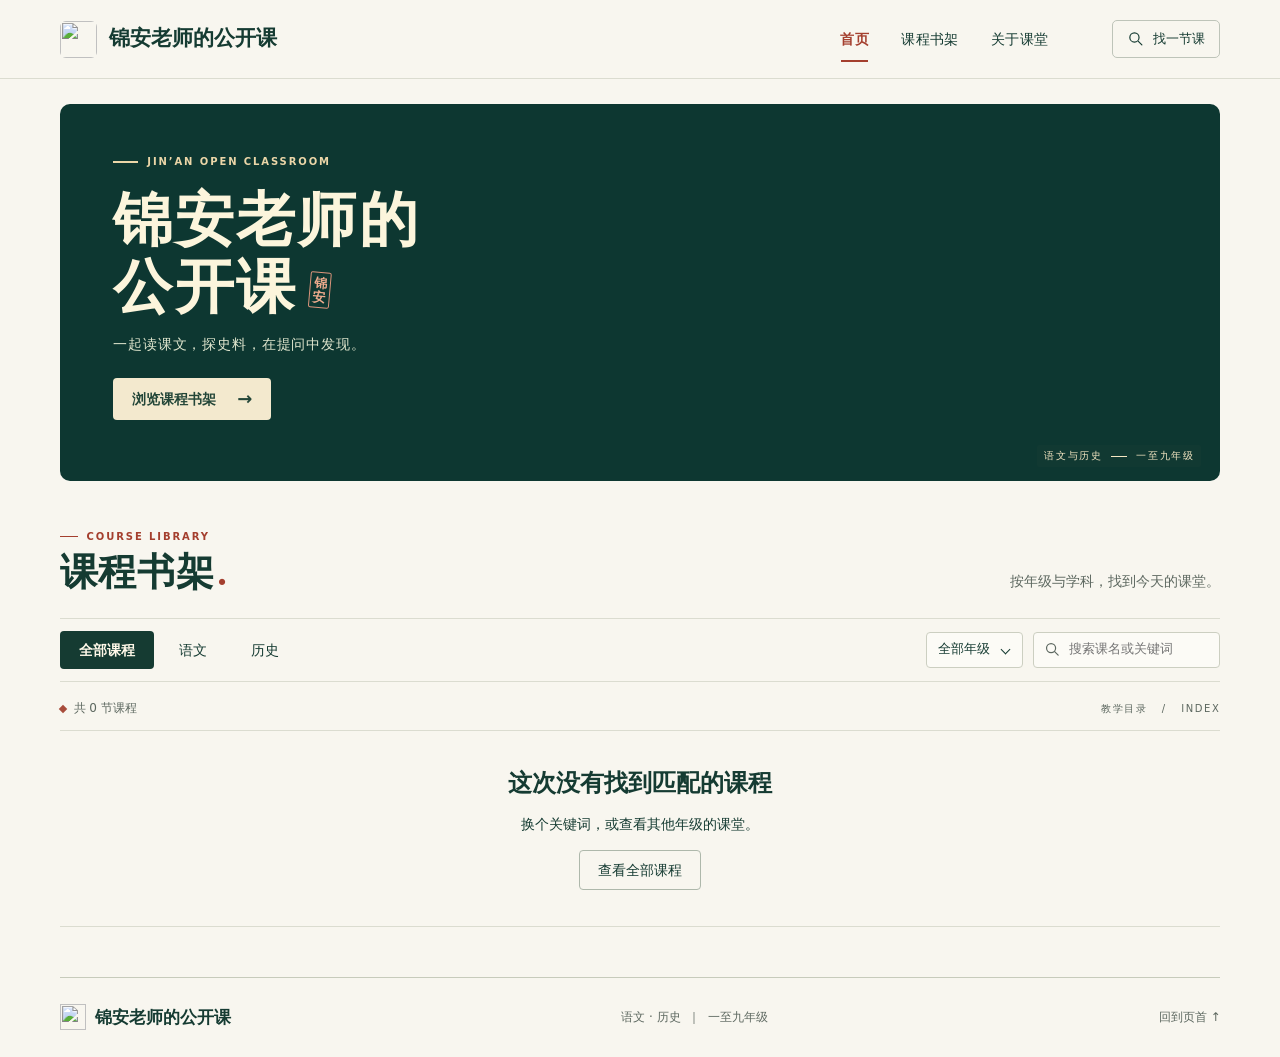
==== index.html @ 8565f259 "发布锦安老师的公开课" ====
<!doctype html>
<html lang="zh-CN">
<head>
<meta charset="utf-8"><meta name="viewport" content="width=device-width, initial-scale=1">
<title>锦安老师的公开课 · 语文与历史互动课堂</title>
<meta name="description" content="一至九年级的语文与历史互动课堂，按年级找课，一起读课文、探史料、做练习。">
<link rel="icon" href="./assets/favicon.svg"><link rel="stylesheet" href="./style.css">
<script>window.lessons=[];</script>
<script defer src="./lessons/grade7.js"></script><script defer src="./lessons/grade8.js"></script><script defer src="./lessons/grade9.js"></script><script defer src="./lessons/primary-chinese.js"></script><script defer src="./lessons/primary-history.js"></script><script defer src="./lessons/junior-history.js"></script><script defer src="./app.js"></script>
</head>
<body>
<a class="skip" href="#library">跳至课程书架</a>
<header class="masthead"><div class="wrap top">
<a class="brand" href="./index.html"><img src="./assets/favicon.svg" width="37" height="37" alt=""><span>锦安老师的公开课</span></a>
<nav aria-label="主导航"><a class="nav-home" href="./index.html">首页</a><a href="#library">课程书架</a><button id="about-button" type="button">关于课堂</button></nav>
<button class="find-course" type="button" id="find"><svg viewBox="0 0 24 24" aria-hidden="true"><circle cx="10.5" cy="10.5" r="6.5"/><path d="m16 16 5 5"/></svg><span>找一节课</span></button>
</div></header>
<main class="wrap">
<section class="hero" aria-labelledby="hero-title">
<div class="hero-art" role="img" aria-label="展开的书页上，青山、小亭与一轮朱红的太阳组成一幅山水木刻。"></div>
<div class="hero-copy"><div class="eyebrow hero-kicker"><i></i> JIN’AN OPEN CLASSROOM</div><h1 id="hero-title">锦安老师的<br><span>公开课</span><small aria-hidden="true">锦<br>安</small></h1>
<p>一起读课文，探史料，在提问中发现。</p><a class="hero-cta" href="#library">浏览课程书架 <span aria-hidden="true">→</span></a></div>
<div class="hero-foot"><span>语文与历史</span><i></i><span>一至九年级</span></div>
</section>
<section class="library" id="library" aria-labelledby="library-title">
<div class="shelf-header"><div><div class="eyebrow section-kicker"><i></i> COURSE LIBRARY</div><h2 id="library-title">课程书架<span class="title-dot">.</span></h2></div>
<p class="shelf-note">按年级与学科，找到今天的课堂。</p></div>
<div class="filters"><div class="subjects" role="group" aria-label="筛选学科">
<button type="button" data-subject="" aria-pressed="true">全部课程</button><button type="button" data-subject="语文" aria-pressed="false">语文</button><button type="button" data-subject="历史" aria-pressed="false">历史</button></div>
<div class="filter-right"><label class="select"><span class="sr">筛选年级</span><select id="grade"><option value="">全部年级</option><option value="1">一年级</option><option value="2">二年级</option><option value="3">三年级</option><option value="4">四年级</option><option value="5">五年级</option><option value="6">六年级</option><option value="7">七年级</option><option value="8">八年级</option><option value="9">九年级</option></select></label>
<label class="search"><span class="sr">按课名或关键词搜索</span><svg viewBox="0 0 24 24" aria-hidden="true"><circle cx="10" cy="10" r="6.4"/><path d="m15 15 5 5"/></svg><input type="search" id="query" placeholder="搜索课名或关键词"></label></div></div>
<div class="results-line"><div><span class="tiny-diamond"></span><span id="results" aria-live="polite"></span></div><span class="catalog-label">教学目录 &nbsp; / &nbsp; INDEX</span></div>
<div id="cards" class="cards"></div><div id="more-wrap"><button type="button" id="more">查看更多课程 <span aria-hidden="true">↓</span></button></div>
<noscript><p>请开启浏览器的 JavaScript，以浏览课程并使用互动练习。</p></noscript>
</section>
</main>
<footer><div class="wrap footer-inner"><div><img src="./assets/favicon.svg" width="26" height="26" alt="">锦安老师的公开课</div><span>语文 · 历史 &nbsp;｜&nbsp; 一至九年级</span><a href="#hero-title">回到页首 ↑</a></div></footer>
<dialog id="about"><form method="dialog"><button aria-label="关闭关于课堂">×</button></form><div class="eyebrow section-kicker">ABOUT THE CLASSROOM</div><h2>关于课堂</h2><p>欢迎来到锦安老师的公开课。选一节课，可以自己边读边答，也可以和全班一起讨论。</p><p><strong>课件改编</strong>保留原课件的教学重点，在讲义中注明课件名称与授课教师。<strong>示范课</strong>用于补充学习活动，小学历史按启蒙拓展编排。</p><p>随堂练习可以反复尝试，答题结果只在当前页面显示。</p></dialog>
</body></html>
---- style.css ----
:root{--ink:#153b32;--muted:#5d6860;--paper:#f8f6ef;--clay:#a43f2e;--line:#dbdcd0;--serif:"Songti SC","STSong","Noto Serif CJK SC","Source Han Serif SC","SimSun",serif;--sans:"PingFang SC","Microsoft YaHei","Noto Sans CJK SC",system-ui,sans-serif}
*{box-sizing:border-box}
html{scroll-behavior:smooth;scroll-padding-top:18px}
body{margin:0;background:var(--paper);color:var(--ink);font-family:var(--sans);line-height:1.6;-webkit-font-smoothing:antialiased}
button,input,select{font:inherit;color:inherit}button,a,select{touch-action:manipulation}button{cursor:pointer}a{color:inherit;text-decoration:none}button:focus-visible,select:focus-visible,input:focus-visible,a:focus-visible{outline:3px solid #c87336;outline-offset:3px}
.wrap{width:min(1320px,calc(100% - clamp(36px,9.3vw,156px)));margin-inline:auto}
.sr,.skip:not(:focus){position:absolute;width:1px;height:1px;overflow:hidden;clip-path:inset(50%);white-space:nowrap}.skip:focus{position:absolute;z-index:9;background:white;padding:12px}
.masthead{border-bottom:1px solid var(--line);background:var(--paper)}.top{height:78px;display:flex;align-items:center;gap:clamp(20px,5vw,95px)}.brand{display:inline-flex;align-items:center;gap:12px;font:700 clamp(19px,1.65vw,25px)/1.3 var(--serif);white-space:nowrap}.brand img{border-radius:6px}.top nav{display:flex;align-items:center;height:100%;gap:32px;margin-left:auto}.top nav>*{position:relative;display:grid;align-items:center;height:100%;font-size:14px;letter-spacing:.03em}.top nav button{padding:0;background:none;border:0}.top nav .nav-home{color:var(--clay);font-weight:650}.nav-home:after{position:absolute;content:"";height:2px;background:var(--clay);bottom:16px;left:1px;right:1px}.top nav a:hover,.top nav button:hover{color:var(--clay)}
.find-course{display:inline-flex;gap:9px;align-items:center;border:1px solid #bec4b9;border-radius:5px;padding:8px 14px;font-size:13px;font-weight:550;background:transparent}.find-course:hover{background:#eaece1}svg{display:block}.find-course svg,.search svg{width:17px;height:17px;fill:none;stroke:currentColor;stroke-width:1.7;stroke-linecap:round}
.hero{isolation:isolate;position:relative;overflow:hidden;margin-top:25px;background:#0d3731;color:#fcf5dc;min-height:clamp(377px,28vw,430px);border-radius:10px;display:flex;align-items:center}.hero-art{position:absolute;z-index:-1;inset:0 0 0 auto;width:62%;background:url('./assets/book-landscape.webp') center 54% /cover no-repeat;mask-image:linear-gradient(90deg,transparent 0%,#000 22%,#000 100%)}.hero-copy{padding:38px 0 48px clamp(30px,4.2vw,69px);width:54%}.eyebrow{font:600 10px/1.4 var(--sans);letter-spacing:.19em;display:flex;align-items:center;gap:9px}.eyebrow i{height:1.5px;width:25px;background:currentColor;display:inline-block}.hero-kicker{color:#ebd6a8}.hero h1{font:700 clamp(53px,4.6vw,80px)/1.14 var(--serif);margin:18px 0 12px;letter-spacing:.04em}.hero h1 small{display:inline-block;vertical-align:middle;transform:rotate(5deg) translateY(-4px);font:600 13px/1.04 var(--serif);text-align:center;padding:4px 3px 3px;border:1.5px solid #dc957c;color:#edab8d;margin-left:12px;letter-spacing:.02em;border-radius:2px}.hero-copy p{font-size:clamp(14px,1.08vw,17px);color:#e0e6ce;letter-spacing:.06em;margin:0 0 22px}.hero-cta{display:inline-flex;align-items:center;gap:21px;padding:10px 19px;background:#f3e9ce;color:#234638;border-radius:4px;font-weight:650;font-size:14px}.hero-cta span{font-size:18px;line-height:1}.hero-cta:hover{background:#fff7dd}.hero-foot{position:absolute;bottom:14px;right:19px;color:#f5e7c3;display:flex;align-items:center;gap:9px;font-size:10px;letter-spacing:.16em;background:#123a33ba;padding:3px 7px;border-radius:2px}.hero-foot i{height:1px;width:16px;background:currentColor}
.library{padding:clamp(35px,3.8vw,64px) 0 50px}.shelf-header{display:flex;justify-content:space-between;align-items:end;gap:20px}.section-kicker{color:var(--clay)}.section-kicker i{width:18px}.shelf-header h2,#about h2{margin:4px 0 0;font:700 clamp(33px,3vw,49px)/1.3 var(--serif);letter-spacing:.025em}.title-dot{color:var(--clay);margin-left:2px}.shelf-note{color:var(--muted);font-size:14px;margin:0 0 5px}.filters{border-block:1px solid var(--line);padding:12px 0;margin-top:20px;display:flex;align-items:center;justify-content:space-between;gap:16px;flex-wrap:wrap}.subjects,.filter-right{display:flex;align-items:center;gap:6px}.subjects button{background:transparent;border:1px solid transparent;padding:7px 18px;border-radius:4px;font-size:14px}.subjects button:hover{background:#e8eadd}.subjects button[aria-pressed=true]{color:#fff9e9;background:var(--ink);font-weight:600}.filter-right{gap:10px}
.select,.search{height:36px;border:1px solid #cccfc1;background:#fcfbf6;border-radius:4px;font-size:13px}.select{position:relative}.select:after{content:"";width:6px;height:6px;border:solid var(--ink);border-width:0 1px 1px 0;transform:rotate(45deg);position:absolute;right:13px;top:13px;pointer-events:none}.select select{padding:6px 32px 6px 11px;height:100%;width:100%;border:none;background:none;appearance:none;cursor:pointer}.search{display:flex;align-items:center;gap:8px;padding-inline:10px;color:var(--muted)}.search input{border:0;background:transparent;width:140px;min-width:0;padding:0}.results-line{margin:17px 0 12px;display:flex;align-items:center;justify-content:space-between;font-size:12px;color:var(--muted)}.results-line>div{display:flex;align-items:center;gap:8px}.tiny-diamond{width:6px;height:6px;background:#a84c3b;transform:rotate(45deg)}.catalog-label{font-size:10px;letter-spacing:.16em}
.cards{display:grid;grid-template-columns:repeat(3,minmax(0,1fr));gap:22px}.card{display:flex;flex-direction:column;text-decoration:none;overflow:hidden;background:#fffdf7;border:1px solid var(--line);border-radius:7px;transition:transform .16s,border-color .16s}.card:hover{transform:translateY(-3px);border-color:#98a99a}.cover{position:relative;border-bottom:1px solid var(--line);overflow:hidden;aspect-ratio:16/6.4}.cover img{display:block;width:100%;height:100%;object-fit:cover}.cover-index{position:absolute;top:12px;left:12px;font:600 11px/1.2 Georgia,serif;font-style:italic;color:#274536;background:#fbf8e4ef;padding:4px 8px;border-radius:2px}.card-body{display:flex;flex:1;flex-direction:column;padding:16px 18px 13px}.tagline{display:flex;gap:7px;align-items:center;font-size:12px;color:#526358}.subject-tag{color:#2f5c46;background:#e7ece0;border-radius:3px;padding:1px 7px;font-weight:650}.subject-tag.history{background:#f3e3cd;color:#80522e}.card h3{font:700 clamp(22px,1.85vw,28px)/1.42 var(--serif);margin:9px 0 5px}.card p{font-size:13px;line-height:1.75;margin:0 0 14px;color:#526058;display:-webkit-box;-webkit-line-clamp:2;-webkit-box-orient:vertical;overflow:hidden}.card-foot{margin-top:auto;display:flex;align-items:center;justify-content:space-between;border-top:1px solid #e3e2d8;padding-top:9px;font-size:11px;color:#687067}.card-foot b{color:var(--ink);font-size:12px}.card-foot b span{margin-left:6px;font:17px Georgia,serif}#more-wrap{text-align:center;margin-top:22px}#more,.empty button{border:1px solid #aeb8ab;background:transparent;padding:8px 18px;border-radius:4px;font-size:14px}#more span{padding-left:8px}#more:hover,.empty button:hover{background:#e7eadf}.empty{grid-column:1/-1;text-align:center;padding:36px 12px;border-block:1px solid var(--line)}.empty h3{font:700 24px var(--serif);margin:0}.empty p{font-size:14px}.footer-inner{border-top:1px solid #c7cbbb;min-height:80px;display:flex;align-items:center;gap:18px;justify-content:space-between}.footer-inner>div{display:flex;align-items:center;gap:9px;font:700 17px var(--serif)}.footer-inner>span,.footer-inner>a{color:var(--muted);font-size:12px}
dialog{max-width:min(460px,calc(100% - 30px));padding:33px 28px 23px;background:var(--paper);border:1px solid var(--line);border-radius:8px;color:var(--ink)}dialog::backdrop{background:#12342fc2}dialog form{float:right}dialog button{font-size:26px;line-height:1;background:transparent;border:0}dialog p{font-size:15px;line-height:1.85}dialog strong{color:var(--clay)}
@media(max-width:900px){.top{gap:20px}.top nav{gap:19px}.hero-copy{width:55%}.cards{gap:14px}.card-body{padding-inline:12px}.hero-art{width:59%}.hero{min-height:345px}.wrap{width:calc(100% - 44px)}}
@media(max-width:680px){.wrap{width:calc(100% - 28px)}.top{height:62px;gap:10px}.brand{gap:8px;font-size:19px}.brand img{width:30px;height:30px}.top nav{gap:0}.top nav>a{display:none}.top nav button{font-size:12px}.find-course{border:0;padding:8px 2px}.find-course span{display:none}.find-course svg{width:20px;height:20px}.hero{margin-top:14px;min-height:0;display:block}.hero-art{width:100%;inset:0;left:0;height:100%;background-size:auto 74%;background-position:calc(100% + 65px) bottom;mask-image:linear-gradient(160deg,transparent 8%,#000 57%)}.hero-copy{width:100%;padding:24px 22px 104px}.hero h1{font-size:49px;margin:13px 0 9px}.hero-copy p{font-size:13px;max-width:215px;line-height:1.65;text-shadow:0 1px 4px #0d3731}.hero-kicker{font-size:8px;letter-spacing:.14em}.hero-cta{font-size:12px;gap:13px;padding:8px 12px}.hero-foot{bottom:8px;right:8px;font-size:8px}.library{padding-top:29px}.shelf-header{align-items:start}.shelf-note{display:none}.filters{gap:10px;margin-top:11px}.subjects button{padding:6px 13px}.filter-right{width:100%}.search{flex:1}.search input{width:100%}.cards{grid-template-columns:repeat(2,minmax(0,1fr));gap:12px}.cover{aspect-ratio:16/8}.card h3{font-size:20px}.card p{font-size:12px}.card-foot{font-size:10px}.card-foot b{font-size:11px}.footer-inner{flex-wrap:wrap;justify-content:space-between;gap:8px;padding-block:18px}.footer-inner>span{display:none}}
@media(max-width:440px){.cards{grid-template-columns:1fr}.cover{aspect-ratio:16/6}.card-body{padding-inline:16px}.hero-art{background-size:auto 68%;background-position:calc(100% + 55px) bottom}.hero-copy{padding-bottom:116px}}
@media(prefers-reduced-motion:reduce){html{scroll-behavior:auto}*{transition:none!important}}
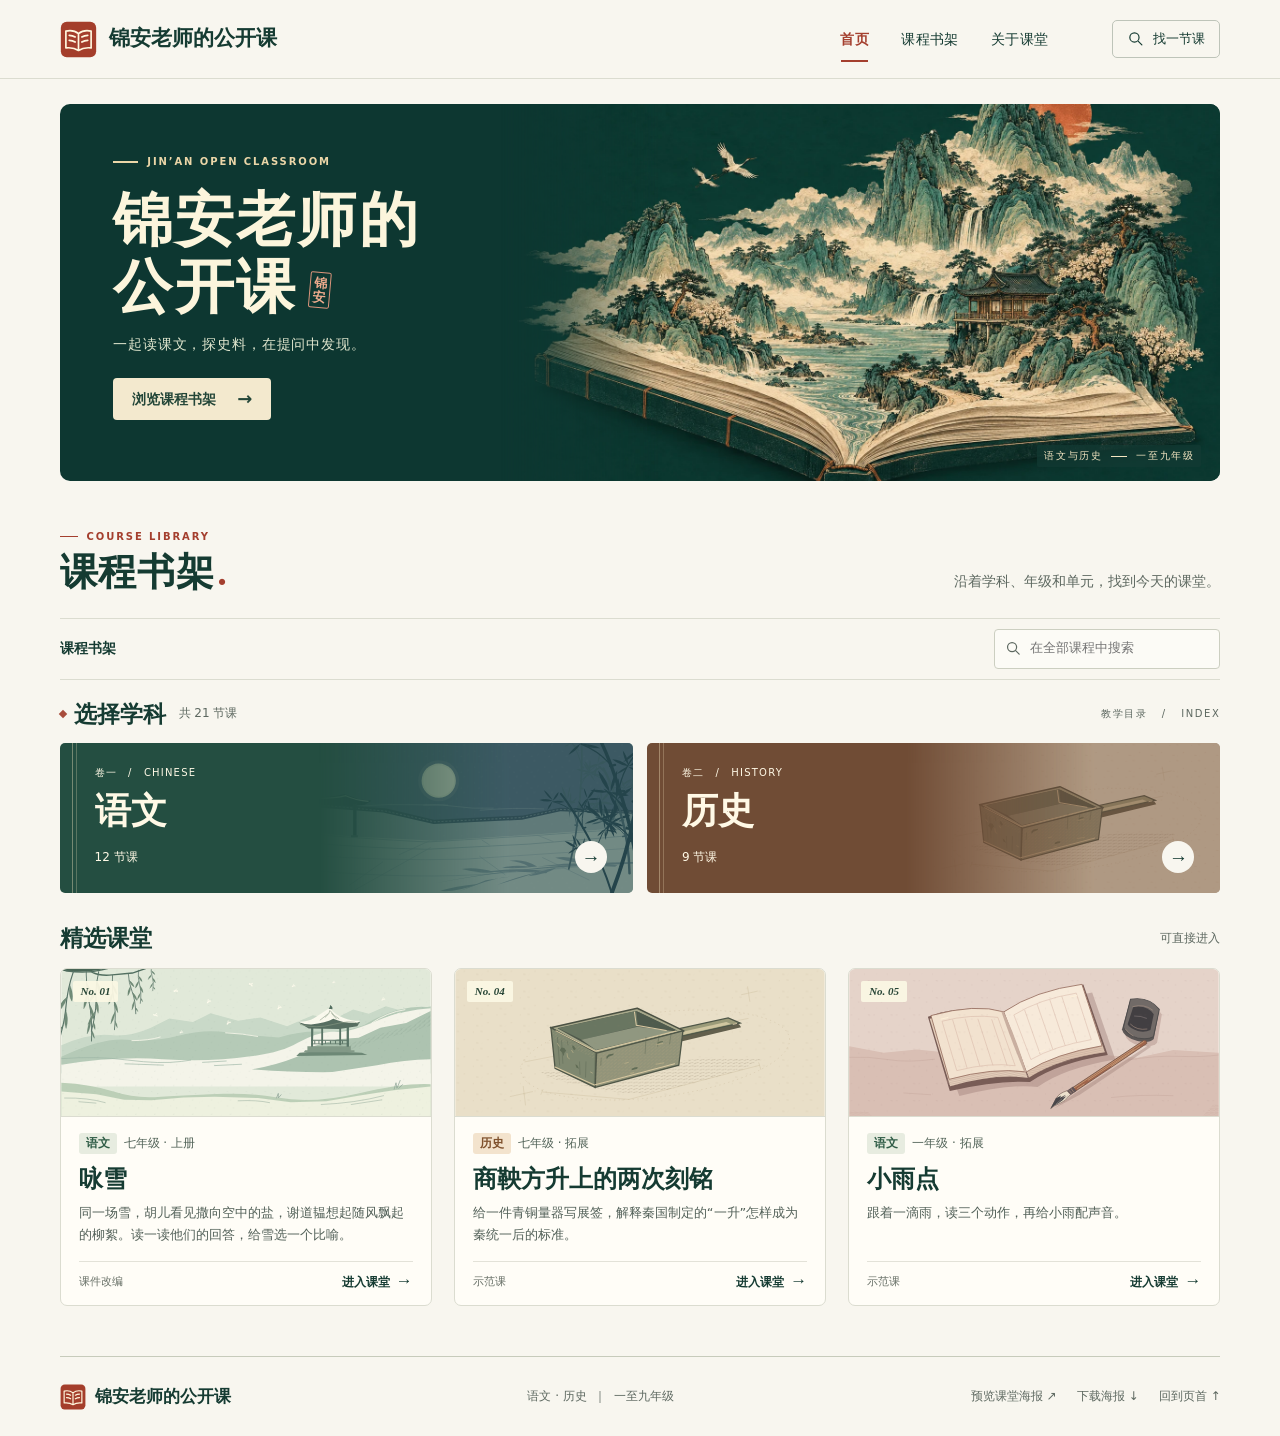
==== commit 52d6a8f1: "更新首页与课程书架" ====
--- a/index.html
+++ b/index.html
@@ -3,7 +3,7 @@
 <head>
 <meta charset="utf-8"><meta name="viewport" content="width=device-width, initial-scale=1">
 <title>锦安老师的公开课 · 语文与历史互动课堂</title>
-<meta name="description" content="一至九年级的语文与历史互动课堂，按年级找课，一起读课文、探史料、做练习。">
+<meta name="description" content="一至九年级的语文与历史互动课堂，按学科、年级和单元找课，一起读课文、探史料、做练习。">
 <link rel="icon" href="./assets/favicon.svg"><link rel="stylesheet" href="./style.css">
 <script>window.lessons=[];</script>
 <script defer src="./lessons/grade7.js"></script><script defer src="./lessons/grade8.js"></script><script defer src="./lessons/grade9.js"></script><script defer src="./lessons/primary-chinese.js"></script><script defer src="./lessons/primary-history.js"></script><script defer src="./lessons/junior-history.js"></script><script defer src="./app.js"></script>
@@ -13,7 +13,7 @@
 <header class="masthead"><div class="wrap top">
 <a class="brand" href="./index.html"><img src="./assets/favicon.svg" width="37" height="37" alt=""><span>锦安老师的公开课</span></a>
 <nav aria-label="主导航"><a class="nav-home" href="./index.html">首页</a><a href="#library">课程书架</a><button id="about-button" type="button">关于课堂</button></nav>
-<button class="find-course" type="button" id="find"><svg viewBox="0 0 24 24" aria-hidden="true"><circle cx="10.5" cy="10.5" r="6.5"/><path d="m16 16 5 5"/></svg><span>找一节课</span></button>
+<button class="find-course" type="button" id="find" aria-label="找一节课"><svg viewBox="0 0 24 24" aria-hidden="true"><circle cx="10.5" cy="10.5" r="6.5"/><path d="m16 16 5 5"/></svg><span>找一节课</span></button>
 </div></header>
 <main class="wrap">
 <section class="hero" aria-labelledby="hero-title">
@@ -24,16 +24,17 @@
 </section>
 <section class="library" id="library" aria-labelledby="library-title">
 <div class="shelf-header"><div><div class="eyebrow section-kicker"><i></i> COURSE LIBRARY</div><h2 id="library-title">课程书架<span class="title-dot">.</span></h2></div>
-<p class="shelf-note">按年级与学科，找到今天的课堂。</p></div>
-<div class="filters"><div class="subjects" role="group" aria-label="筛选学科">
-<button type="button" data-subject="" aria-pressed="true">全部课程</button><button type="button" data-subject="语文" aria-pressed="false">语文</button><button type="button" data-subject="历史" aria-pressed="false">历史</button></div>
-<div class="filter-right"><label class="select"><span class="sr">筛选年级</span><select id="grade"><option value="">全部年级</option><option value="1">一年级</option><option value="2">二年级</option><option value="3">三年级</option><option value="4">四年级</option><option value="5">五年级</option><option value="6">六年级</option><option value="7">七年级</option><option value="8">八年级</option><option value="9">九年级</option></select></label>
-<label class="search"><span class="sr">按课名或关键词搜索</span><svg viewBox="0 0 24 24" aria-hidden="true"><circle cx="10" cy="10" r="6.4"/><path d="m15 15 5 5"/></svg><input type="search" id="query" placeholder="搜索课名或关键词"></label></div></div>
-<div class="results-line"><div><span class="tiny-diamond"></span><span id="results" aria-live="polite"></span></div><span class="catalog-label">教学目录 &nbsp; / &nbsp; INDEX</span></div>
-<div id="cards" class="cards"></div><div id="more-wrap"><button type="button" id="more">查看更多课程 <span aria-hidden="true">↓</span></button></div>
+<p class="shelf-note">沿着学科、年级和单元，找到今天的课堂。</p></div>
+<div class="shelf-tools">
+<nav id="trail" class="trail" aria-label="课程目录路径"></nav>
+<label class="search"><span class="sr">在全部课程中搜索</span><svg viewBox="0 0 24 24" aria-hidden="true"><circle cx="10" cy="10" r="6.4"/><path d="m15 15 5 5"/></svg><input type="search" id="query" placeholder="在全部课程中搜索" autocomplete="off"><button type="button" class="clear-query" id="clear-query" aria-label="清除搜索" hidden>×</button></label>
+</div>
+<div class="results-line"><div><span class="tiny-diamond"></span><h3 id="stage-title" tabindex="-1"></h3><span id="results" aria-live="polite"></span></div><span class="catalog-label">教学目录 &nbsp; / &nbsp; INDEX</span></div>
+<div id="directory"></div>
+<section id="featured" class="featured" aria-labelledby="featured-title" hidden><div class="results-line"><h3 id="featured-title">精选课堂</h3><span>可直接进入</span></div><div id="featured-cards" class="cards"></div></section>
 <noscript><p>请开启浏览器的 JavaScript，以浏览课程并使用互动练习。</p></noscript>
 </section>
 </main>
-<footer><div class="wrap footer-inner"><div><img src="./assets/favicon.svg" width="26" height="26" alt="">锦安老师的公开课</div><span>语文 · 历史 &nbsp;｜&nbsp; 一至九年级</span><a href="#hero-title">回到页首 ↑</a></div></footer>
+<footer><div class="wrap footer-inner"><div><img src="./assets/favicon.svg" width="26" height="26" alt="">锦安老师的公开课</div><span>语文 · 历史 &nbsp;｜&nbsp; 一至九年级</span><nav class="footer-links" aria-label="课堂海报与页首"><a href="./assets/classroom-poster.png" target="_blank" rel="noopener">预览课堂海报 ↗</a><a href="./assets/classroom-poster.png" download="锦安老师的公开课.png">下载海报 ↓</a><a href="#hero-title">回到页首 ↑</a></nav></div></footer>
 <dialog id="about"><form method="dialog"><button aria-label="关闭关于课堂">×</button></form><div class="eyebrow section-kicker">ABOUT THE CLASSROOM</div><h2>关于课堂</h2><p>欢迎来到锦安老师的公开课。选一节课，可以自己边读边答，也可以和全班一起讨论。</p><p><strong>课件改编</strong>保留原课件的教学重点，在讲义中注明课件名称与授课教师。<strong>示范课</strong>用于补充学习活动，小学历史按启蒙拓展编排。</p><p>随堂练习可以反复尝试，答题结果只在当前页面显示。</p></dialog>
 </body></html>
--- a/style.css
+++ b/style.css
@@ -8,11 +8,99 @@
 .masthead{border-bottom:1px solid var(--line);background:var(--paper)}.top{height:78px;display:flex;align-items:center;gap:clamp(20px,5vw,95px)}.brand{display:inline-flex;align-items:center;gap:12px;font:700 clamp(19px,1.65vw,25px)/1.3 var(--serif);white-space:nowrap}.brand img{border-radius:6px}.top nav{display:flex;align-items:center;height:100%;gap:32px;margin-left:auto}.top nav>*{position:relative;display:grid;align-items:center;height:100%;font-size:14px;letter-spacing:.03em}.top nav button{padding:0;background:none;border:0}.top nav .nav-home{color:var(--clay);font-weight:650}.nav-home:after{position:absolute;content:"";height:2px;background:var(--clay);bottom:16px;left:1px;right:1px}.top nav a:hover,.top nav button:hover{color:var(--clay)}
 .find-course{display:inline-flex;gap:9px;align-items:center;border:1px solid #bec4b9;border-radius:5px;padding:8px 14px;font-size:13px;font-weight:550;background:transparent}.find-course:hover{background:#eaece1}svg{display:block}.find-course svg,.search svg{width:17px;height:17px;fill:none;stroke:currentColor;stroke-width:1.7;stroke-linecap:round}
 .hero{isolation:isolate;position:relative;overflow:hidden;margin-top:25px;background:#0d3731;color:#fcf5dc;min-height:clamp(377px,28vw,430px);border-radius:10px;display:flex;align-items:center}.hero-art{position:absolute;z-index:-1;inset:0 0 0 auto;width:62%;background:url('./assets/book-landscape.webp') center 54% /cover no-repeat;mask-image:linear-gradient(90deg,transparent 0%,#000 22%,#000 100%)}.hero-copy{padding:38px 0 48px clamp(30px,4.2vw,69px);width:54%}.eyebrow{font:600 10px/1.4 var(--sans);letter-spacing:.19em;display:flex;align-items:center;gap:9px}.eyebrow i{height:1.5px;width:25px;background:currentColor;display:inline-block}.hero-kicker{color:#ebd6a8}.hero h1{font:700 clamp(53px,4.6vw,80px)/1.14 var(--serif);margin:18px 0 12px;letter-spacing:.04em}.hero h1 small{display:inline-block;vertical-align:middle;transform:rotate(5deg) translateY(-4px);font:600 13px/1.04 var(--serif);text-align:center;padding:4px 3px 3px;border:1.5px solid #dc957c;color:#edab8d;margin-left:12px;letter-spacing:.02em;border-radius:2px}.hero-copy p{font-size:clamp(14px,1.08vw,17px);color:#e0e6ce;letter-spacing:.06em;margin:0 0 22px}.hero-cta{display:inline-flex;align-items:center;gap:21px;padding:10px 19px;background:#f3e9ce;color:#234638;border-radius:4px;font-weight:650;font-size:14px}.hero-cta span{font-size:18px;line-height:1}.hero-cta:hover{background:#fff7dd}.hero-foot{position:absolute;bottom:14px;right:19px;color:#f5e7c3;display:flex;align-items:center;gap:9px;font-size:10px;letter-spacing:.16em;background:#123a33ba;padding:3px 7px;border-radius:2px}.hero-foot i{height:1px;width:16px;background:currentColor}
-.library{padding:clamp(35px,3.8vw,64px) 0 50px}.shelf-header{display:flex;justify-content:space-between;align-items:end;gap:20px}.section-kicker{color:var(--clay)}.section-kicker i{width:18px}.shelf-header h2,#about h2{margin:4px 0 0;font:700 clamp(33px,3vw,49px)/1.3 var(--serif);letter-spacing:.025em}.title-dot{color:var(--clay);margin-left:2px}.shelf-note{color:var(--muted);font-size:14px;margin:0 0 5px}.filters{border-block:1px solid var(--line);padding:12px 0;margin-top:20px;display:flex;align-items:center;justify-content:space-between;gap:16px;flex-wrap:wrap}.subjects,.filter-right{display:flex;align-items:center;gap:6px}.subjects button{background:transparent;border:1px solid transparent;padding:7px 18px;border-radius:4px;font-size:14px}.subjects button:hover{background:#e8eadd}.subjects button[aria-pressed=true]{color:#fff9e9;background:var(--ink);font-weight:600}.filter-right{gap:10px}
-.select,.search{height:36px;border:1px solid #cccfc1;background:#fcfbf6;border-radius:4px;font-size:13px}.select{position:relative}.select:after{content:"";width:6px;height:6px;border:solid var(--ink);border-width:0 1px 1px 0;transform:rotate(45deg);position:absolute;right:13px;top:13px;pointer-events:none}.select select{padding:6px 32px 6px 11px;height:100%;width:100%;border:none;background:none;appearance:none;cursor:pointer}.search{display:flex;align-items:center;gap:8px;padding-inline:10px;color:var(--muted)}.search input{border:0;background:transparent;width:140px;min-width:0;padding:0}.results-line{margin:17px 0 12px;display:flex;align-items:center;justify-content:space-between;font-size:12px;color:var(--muted)}.results-line>div{display:flex;align-items:center;gap:8px}.tiny-diamond{width:6px;height:6px;background:#a84c3b;transform:rotate(45deg)}.catalog-label{font-size:10px;letter-spacing:.16em}
-.cards{display:grid;grid-template-columns:repeat(3,minmax(0,1fr));gap:22px}.card{display:flex;flex-direction:column;text-decoration:none;overflow:hidden;background:#fffdf7;border:1px solid var(--line);border-radius:7px;transition:transform .16s,border-color .16s}.card:hover{transform:translateY(-3px);border-color:#98a99a}.cover{position:relative;border-bottom:1px solid var(--line);overflow:hidden;aspect-ratio:16/6.4}.cover img{display:block;width:100%;height:100%;object-fit:cover}.cover-index{position:absolute;top:12px;left:12px;font:600 11px/1.2 Georgia,serif;font-style:italic;color:#274536;background:#fbf8e4ef;padding:4px 8px;border-radius:2px}.card-body{display:flex;flex:1;flex-direction:column;padding:16px 18px 13px}.tagline{display:flex;gap:7px;align-items:center;font-size:12px;color:#526358}.subject-tag{color:#2f5c46;background:#e7ece0;border-radius:3px;padding:1px 7px;font-weight:650}.subject-tag.history{background:#f3e3cd;color:#80522e}.card h3{font:700 clamp(22px,1.85vw,28px)/1.42 var(--serif);margin:9px 0 5px}.card p{font-size:13px;line-height:1.75;margin:0 0 14px;color:#526058;display:-webkit-box;-webkit-line-clamp:2;-webkit-box-orient:vertical;overflow:hidden}.card-foot{margin-top:auto;display:flex;align-items:center;justify-content:space-between;border-top:1px solid #e3e2d8;padding-top:9px;font-size:11px;color:#687067}.card-foot b{color:var(--ink);font-size:12px}.card-foot b span{margin-left:6px;font:17px Georgia,serif}#more-wrap{text-align:center;margin-top:22px}#more,.empty button{border:1px solid #aeb8ab;background:transparent;padding:8px 18px;border-radius:4px;font-size:14px}#more span{padding-left:8px}#more:hover,.empty button:hover{background:#e7eadf}.empty{grid-column:1/-1;text-align:center;padding:36px 12px;border-block:1px solid var(--line)}.empty h3{font:700 24px var(--serif);margin:0}.empty p{font-size:14px}.footer-inner{border-top:1px solid #c7cbbb;min-height:80px;display:flex;align-items:center;gap:18px;justify-content:space-between}.footer-inner>div{display:flex;align-items:center;gap:9px;font:700 17px var(--serif)}.footer-inner>span,.footer-inner>a{color:var(--muted);font-size:12px}
+.library{padding:clamp(35px,3.8vw,64px) 0 50px}.shelf-header{display:flex;justify-content:space-between;align-items:end;gap:20px}.section-kicker{color:var(--clay)}.section-kicker i{width:18px}.shelf-header h2,#about h2{margin:4px 0 0;font:700 clamp(33px,3vw,49px)/1.3 var(--serif);letter-spacing:.025em}.title-dot{color:var(--clay);margin-left:2px}.shelf-note{color:var(--muted);font-size:14px;margin:0 0 5px}.search{border:1px solid #cccfc1;background:#fcfbf6;border-radius:4px;font-size:13px}.search{display:flex;align-items:center;gap:8px;padding-inline:10px;color:var(--muted)}.search input{border:0;background:transparent;width:140px;min-width:0;padding:0}.results-line{margin:17px 0 12px;display:flex;align-items:center;justify-content:space-between;font-size:12px;color:var(--muted)}.results-line>div{display:flex;align-items:center;gap:8px}.tiny-diamond{width:6px;height:6px;background:#a84c3b;transform:rotate(45deg)}.catalog-label{font-size:10px;letter-spacing:.16em}
+.cards{display:grid;grid-template-columns:repeat(3,minmax(0,1fr));gap:22px}.card{display:flex;flex-direction:column;text-decoration:none;overflow:hidden;background:#fffdf7;border:1px solid var(--line);border-radius:7px;transition:transform .16s,border-color .16s}.card:hover{transform:translateY(-3px);border-color:#98a99a}.cover{position:relative;border-bottom:1px solid var(--line);overflow:hidden;aspect-ratio:16/6.4}.cover img{display:block;width:100%;height:100%;object-fit:cover}.cover-index{position:absolute;top:12px;left:12px;font:600 11px/1.2 Georgia,serif;font-style:italic;color:#274536;background:#fbf8e4ef;padding:4px 8px;border-radius:2px}.card-body{display:flex;flex:1;flex-direction:column;padding:16px 18px 13px}.tagline{display:flex;gap:7px;align-items:center;font-size:12px;color:#526358}.subject-tag{color:#2f5c46;background:#e7ece0;border-radius:3px;padding:1px 7px;font-weight:650}.subject-tag.history{background:#f3e3cd;color:#80522e}.card h3{font:700 clamp(22px,1.85vw,28px)/1.42 var(--serif);margin:9px 0 5px}.card p{font-size:13px;line-height:1.75;margin:0 0 14px;color:#526058;display:-webkit-box;-webkit-line-clamp:2;-webkit-box-orient:vertical;overflow:hidden}.card-foot{margin-top:auto;display:flex;align-items:center;justify-content:space-between;border-top:1px solid #e3e2d8;padding-top:9px;font-size:11px;color:#687067}.card-foot b{color:var(--ink);font-size:12px}.card-foot b span{margin-left:6px;font:17px Georgia,serif}.empty{grid-column:1/-1;text-align:center;padding:36px 12px;border-block:1px solid var(--line)}.empty h3{font:700 24px var(--serif);margin:0}.empty p{font-size:14px}.footer-inner{border-top:1px solid #c7cbbb;min-height:80px;display:flex;align-items:center;gap:18px;justify-content:space-between}.footer-inner>div{display:flex;align-items:center;gap:9px;font:700 17px var(--serif)}.footer-inner>span,.footer-inner>a{color:var(--muted);font-size:12px}
 dialog{max-width:min(460px,calc(100% - 30px));padding:33px 28px 23px;background:var(--paper);border:1px solid var(--line);border-radius:8px;color:var(--ink)}dialog::backdrop{background:#12342fc2}dialog form{float:right}dialog button{font-size:26px;line-height:1;background:transparent;border:0}dialog p{font-size:15px;line-height:1.85}dialog strong{color:var(--clay)}
 @media(max-width:900px){.top{gap:20px}.top nav{gap:19px}.hero-copy{width:55%}.cards{gap:14px}.card-body{padding-inline:12px}.hero-art{width:59%}.hero{min-height:345px}.wrap{width:calc(100% - 44px)}}
-@media(max-width:680px){.wrap{width:calc(100% - 28px)}.top{height:62px;gap:10px}.brand{gap:8px;font-size:19px}.brand img{width:30px;height:30px}.top nav{gap:0}.top nav>a{display:none}.top nav button{font-size:12px}.find-course{border:0;padding:8px 2px}.find-course span{display:none}.find-course svg{width:20px;height:20px}.hero{margin-top:14px;min-height:0;display:block}.hero-art{width:100%;inset:0;left:0;height:100%;background-size:auto 74%;background-position:calc(100% + 65px) bottom;mask-image:linear-gradient(160deg,transparent 8%,#000 57%)}.hero-copy{width:100%;padding:24px 22px 104px}.hero h1{font-size:49px;margin:13px 0 9px}.hero-copy p{font-size:13px;max-width:215px;line-height:1.65;text-shadow:0 1px 4px #0d3731}.hero-kicker{font-size:8px;letter-spacing:.14em}.hero-cta{font-size:12px;gap:13px;padding:8px 12px}.hero-foot{bottom:8px;right:8px;font-size:8px}.library{padding-top:29px}.shelf-header{align-items:start}.shelf-note{display:none}.filters{gap:10px;margin-top:11px}.subjects button{padding:6px 13px}.filter-right{width:100%}.search{flex:1}.search input{width:100%}.cards{grid-template-columns:repeat(2,minmax(0,1fr));gap:12px}.cover{aspect-ratio:16/8}.card h3{font-size:20px}.card p{font-size:12px}.card-foot{font-size:10px}.card-foot b{font-size:11px}.footer-inner{flex-wrap:wrap;justify-content:space-between;gap:8px;padding-block:18px}.footer-inner>span{display:none}}
+@media(max-width:680px){.wrap{width:calc(100% - 28px)}.top{height:62px;gap:10px}.brand{gap:8px;font-size:19px}.brand img{width:30px;height:30px}.top nav{gap:0}.top nav>a{display:none}.top nav button{font-size:12px}.find-course{border:0;padding:8px 2px}.find-course span{display:none}.find-course svg{width:20px;height:20px}.hero{margin-top:14px;min-height:0;display:block}.hero-art{width:100%;inset:0;left:0;height:100%;background-size:auto 74%;background-position:calc(100% + 65px) bottom;mask-image:linear-gradient(160deg,transparent 8%,#000 57%)}.hero-copy{width:100%;padding:24px 22px 104px}.hero h1{font-size:49px;margin:13px 0 9px}.hero-copy p{font-size:13px;max-width:215px;line-height:1.65;text-shadow:0 1px 4px #0d3731}.hero-kicker{font-size:8px;letter-spacing:.14em}.hero-cta{font-size:12px;gap:13px;padding:8px 12px}.hero-foot{bottom:8px;right:8px;font-size:8px}.library{padding-top:29px}.shelf-header{align-items:start}.shelf-note{display:none}.cards{grid-template-columns:repeat(2,minmax(0,1fr));gap:12px}.cover{aspect-ratio:16/8}.card h3{font-size:20px}.card p{font-size:12px}.card-foot{font-size:10px}.card-foot b{font-size:11px}.footer-inner{flex-wrap:wrap;justify-content:space-between;gap:8px;padding-block:18px}.footer-inner>span{display:none}}
 @media(max-width:440px){.cards{grid-template-columns:1fr}.cover{aspect-ratio:16/6}.card-body{padding-inline:16px}.hero-art{background-size:auto 68%;background-position:calc(100% + 55px) bottom}.hero-copy{padding-bottom:116px}}
 @media(prefers-reduced-motion:reduce){html{scroll-behavior:auto}*{transition:none!important}}
+.shelf-tools {
+  margin-top: 20px;
+  padding: 10px 0;
+  border-block: 1px solid var(--line);
+  display: flex;
+  align-items: center;
+  justify-content: space-between;
+  gap: 16px;
+}
+.trail ol { display: flex; flex-wrap: wrap; align-items: baseline; gap: 2px 8px; list-style: none; margin: 0; padding: 0; }
+.trail li { display: flex; align-items: baseline; gap: 8px; font-size: 14px; }
+.trail li + li::before { content: "/"; color: #8b998d; }
+.trail a { display: inline-flex; align-items: center; min-height: 34px; color: var(--muted); text-decoration: underline; text-underline-offset: 4px; }
+.trail a:hover, .footer-links a:hover { color: var(--clay); }
+.trail [aria-current] { font-weight: 650; }
+.search { min-height: 40px; flex: 0 0 auto; }
+.search input { width: clamp(130px, 14vw, 230px); min-height: 36px; }
+.search input::-webkit-search-cancel-button { display: none; }
+.clear-query { background: none; border: 0; font-size: 20px; line-height: 1; min-width: 30px; min-height: 36px; }
+.results-line h3 { margin: 0; color: var(--ink); font: 700 clamp(19px, 1.8vw, 25px)/1.5 var(--serif); }
+.results-line h3:focus { outline: none; }
+#results { padding-left: 5px; }
+.subject-books, .grade-grid, .unit-grid { display: grid; gap: 14px; }
+.subject-books { grid-template-columns: repeat(2, minmax(0, 1fr)); }
+.grade-grid, .unit-grid { grid-template-columns: repeat(3, minmax(0, 1fr)); }
+.shelf-option {
+  position: relative;
+  display: flex;
+  flex-direction: column;
+  gap: .36rem;
+  justify-content: center;
+  min-width: 0;
+  padding: 14px 20px;
+  border: 1px solid var(--line);
+  border-radius: 5px;
+  background: #fffdf6;
+}
+.shelf-option:hover { border-color: #829382; }
+.option-title { font: 700 clamp(19px, 1.7vw, 26px)/1.4 var(--serif); overflow-wrap: anywhere; }
+.option-foot { display: flex; align-items: center; justify-content: space-between; gap: .5rem; color: var(--muted); font-size: 12px; }
+.option-arrow { font: 400 19px/1 Georgia, serif; }
+.subject-books .shelf-option {
+  isolation: isolate;
+  overflow: hidden;
+  min-height: 150px;
+  padding: 18px 26px 16px 35px;
+  color: #fff9e6;
+  border: 0;
+  background: #244e41;
+}
+.subject-books .history-book { background: #704c35; }
+.subject-books .shelf-option::before {
+  content: ""; position: absolute; z-index: -1; inset: 0 0 0 45%; pointer-events: none;
+  background: url('./assets/covers/moon.svg') center / cover; opacity: .53;
+  mask-image: linear-gradient(90deg, transparent, #000 60%);
+}
+.subject-books .history-book::before { background-image: url('./assets/covers/history.svg'); }
+.subject-books .shelf-option::after {
+  content: ""; position: absolute; top: 0; bottom: 0; left: 12px; pointer-events: none;
+  border-left: 1px solid #f3e4bf66; border-right: 1px solid #f3e4bf44; width: 3px;
+}
+.subject-books .option-title { font-size: clamp(28px, 2.8vw, 42px); }
+.option-overline { font: 500 10px/1.5 var(--sans); letter-spacing: .12em; }
+.subject-books .option-foot { color: #fff9e6; }
+.subject-books .option-arrow { display: grid; place-items: center; background: var(--paper); color: var(--ink); width: 32px; height: 32px; border-radius: 50%; }
+.term-group h4 { display: flex; align-items: center; gap: 10px; margin: 18px 0 8px; font: 650 14px/1.6 var(--sans); color: var(--muted); }
+.term-group h4::after { content: ""; height: 1px; flex: 1; background: var(--line); }
+.featured { margin-top: 28px; }
+.empty h4 { font: 700 23px var(--serif); margin: 0; }
+.text-link { display: inline-flex; align-items: center; min-height: 40px; text-decoration: underline; text-underline-offset: .22em; }
+.footer-links { display: flex; flex-wrap: wrap; align-items: center; gap: 8px 20px; font-size: 12px; color: var(--muted); }
+.footer-links a { display: inline-flex; align-items: center; min-height: 44px; }
+@media (max-width: 680px) {
+  .shelf-tools { margin-top: 12px; flex-wrap: wrap; gap: 4px; }
+  .search { width: 100%; }
+  .search input { flex: 1; width: auto; }
+  .grade-grid, .unit-grid { grid-template-columns: repeat(2, minmax(0, 1fr)); }
+  .subject-books, .grade-grid, .unit-grid { gap: 9px; }
+  .subject-books .shelf-option { padding: 15px 12px 13px 22px; min-height: 122px; }
+  .subject-books .shelf-option::after { left: 7px; }
+  .option-overline { font-size: 9px; letter-spacing: .03em; }
+  .subject-books .option-arrow { width: 24px; height: 24px; }
+  .option-foot { font-size: 11px; }
+  .catalog-label { display: none; }
+  .shelf-option { padding: 12px 14px; }
+  .trail li { font-size: 13px; }
+  .trail a, .clear-query, .search input { min-height: 44px; }
+  .unit-grid { grid-template-columns: 1fr; }
+}
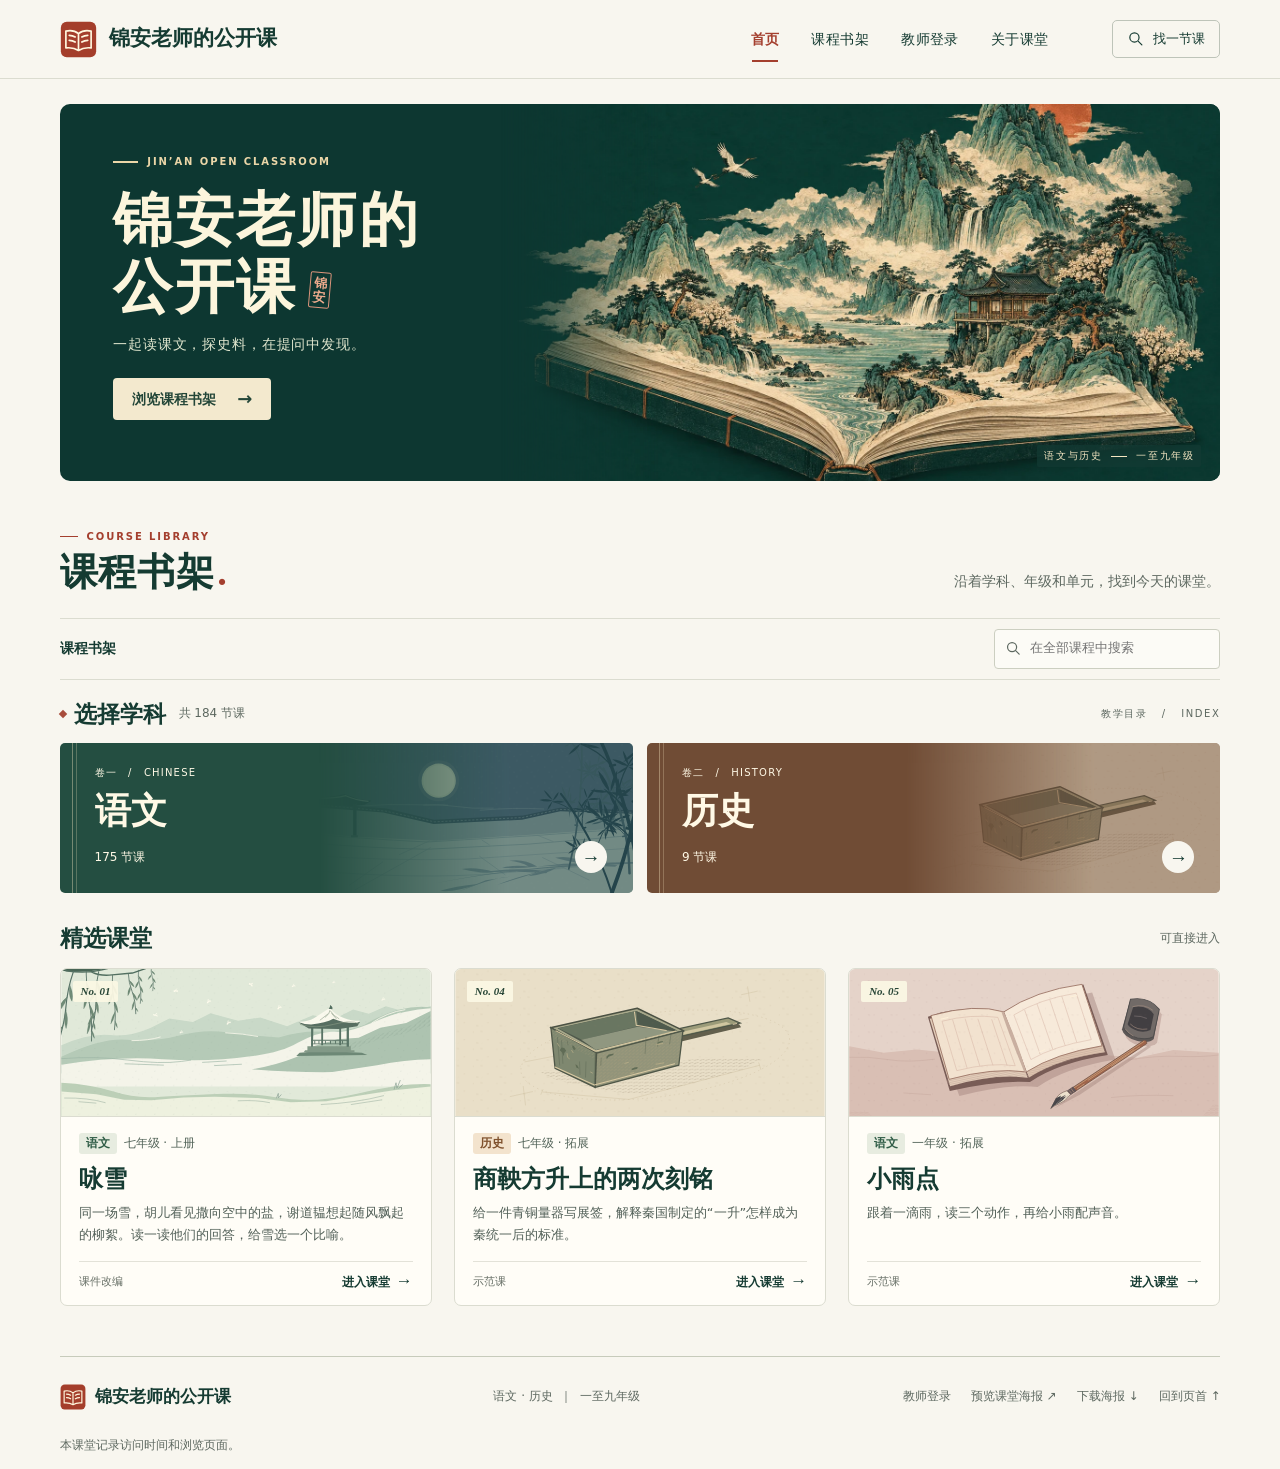
==== commit 377229a2: "更新课堂目录、教师入口和访问记录" ====
--- a/index.html
+++ b/index.html
@@ -6,13 +6,13 @@
 <meta name="description" content="一至九年级的语文与历史互动课堂，按学科、年级和单元找课，一起读课文、探史料、做练习。">
 <link rel="icon" href="./assets/favicon.svg"><link rel="stylesheet" href="./style.css">
 <script>window.lessons=[];</script>
-<script defer src="./lessons/grade7.js"></script><script defer src="./lessons/grade8.js"></script><script defer src="./lessons/grade9.js"></script><script defer src="./lessons/primary-chinese.js"></script><script defer src="./lessons/primary-history.js"></script><script defer src="./lessons/junior-history.js"></script><script defer src="./app.js"></script>
+<script defer src="./lessons/grade7.js"></script><script defer src="./lessons/grade8.js"></script><script defer src="./lessons/grade9.js"></script><script defer src="./lessons/primary-chinese.js"></script><script defer src="./lessons/primary-history.js"></script><script defer src="./lessons/junior-history.js"></script><script defer src="./app.js"></script><script defer src="./classroom-service.js"></script>
 </head>
 <body>
 <a class="skip" href="#library">跳至课程书架</a>
 <header class="masthead"><div class="wrap top">
 <a class="brand" href="./index.html"><img src="./assets/favicon.svg" width="37" height="37" alt=""><span>锦安老师的公开课</span></a>
-<nav aria-label="主导航"><a class="nav-home" href="./index.html">首页</a><a href="#library">课程书架</a><button id="about-button" type="button">关于课堂</button></nav>
+<nav aria-label="主导航"><a class="nav-home" href="./index.html">首页</a><a href="#library">课程书架</a><a href="https://jinan-classroom-studio.fengxy732.chatgpt.site/">教师登录</a><button id="about-button" type="button">关于课堂</button></nav>
 <button class="find-course" type="button" id="find" aria-label="找一节课"><svg viewBox="0 0 24 24" aria-hidden="true"><circle cx="10.5" cy="10.5" r="6.5"/><path d="m16 16 5 5"/></svg><span>找一节课</span></button>
 </div></header>
 <main class="wrap">
@@ -35,6 +35,6 @@
 <noscript><p>请开启浏览器的 JavaScript，以浏览课程并使用互动练习。</p></noscript>
 </section>
 </main>
-<footer><div class="wrap footer-inner"><div><img src="./assets/favicon.svg" width="26" height="26" alt="">锦安老师的公开课</div><span>语文 · 历史 &nbsp;｜&nbsp; 一至九年级</span><nav class="footer-links" aria-label="课堂海报与页首"><a href="./assets/classroom-poster.png" target="_blank" rel="noopener">预览课堂海报 ↗</a><a href="./assets/classroom-poster.png" download="锦安老师的公开课.png">下载海报 ↓</a><a href="#hero-title">回到页首 ↑</a></nav></div></footer>
-<dialog id="about"><form method="dialog"><button aria-label="关闭关于课堂">×</button></form><div class="eyebrow section-kicker">ABOUT THE CLASSROOM</div><h2>关于课堂</h2><p>欢迎来到锦安老师的公开课。选一节课，可以自己边读边答，也可以和全班一起讨论。</p><p><strong>课件改编</strong>保留原课件的教学重点，在讲义中注明课件名称与授课教师。<strong>示范课</strong>用于补充学习活动，小学历史按启蒙拓展编排。</p><p>随堂练习可以反复尝试，答题结果只在当前页面显示。</p></dialog>
+<footer><div class="wrap footer-inner"><div><img src="./assets/favicon.svg" width="26" height="26" alt="">锦安老师的公开课</div><span>语文 · 历史 &nbsp;｜&nbsp; 一至九年级</span><nav class="footer-links" aria-label="教师入口与课堂海报"><a href="https://jinan-classroom-studio.fengxy732.chatgpt.site/">教师登录</a><a href="./assets/classroom-poster.png" target="_blank" rel="noopener">预览课堂海报 ↗</a><a href="./assets/classroom-poster.png" download="锦安老师的公开课.png">下载海报 ↓</a><a href="#hero-title">回到页首 ↑</a></nav></div><p class="visit-notice wrap">本课堂记录访问时间和浏览页面。</p></footer>
+<dialog id="about"><form method="dialog"><button aria-label="关闭关于课堂">×</button></form><div class="eyebrow section-kicker">ABOUT THE CLASSROOM</div><h2>关于课堂</h2><p>欢迎来到锦安老师的公开课。选一节课，可以自己边读边答，也可以和全班一起讨论。</p><p><strong>课件改编</strong>保留原课件的教学重点，在讲义中注明课件名称与授课教师。<strong>示范课</strong>用于补充学习活动，小学历史按启蒙拓展编排。</p><p>随堂练习可以反复尝试，回忆卡和答题结果只在当前页面显示。网站记录访问时间和浏览的页面，供教师备课参考。</p></dialog>
 </body></html>
--- a/style.css
+++ b/style.css
@@ -104,3 +104,5 @@
   .trail a, .clear-query, .search input { min-height: 44px; }
   .unit-grid { grid-template-columns: 1fr; }
 }
+
+.visit-notice{margin-block:0;padding-bottom:14px;font-size:12px;color:var(--muted)}
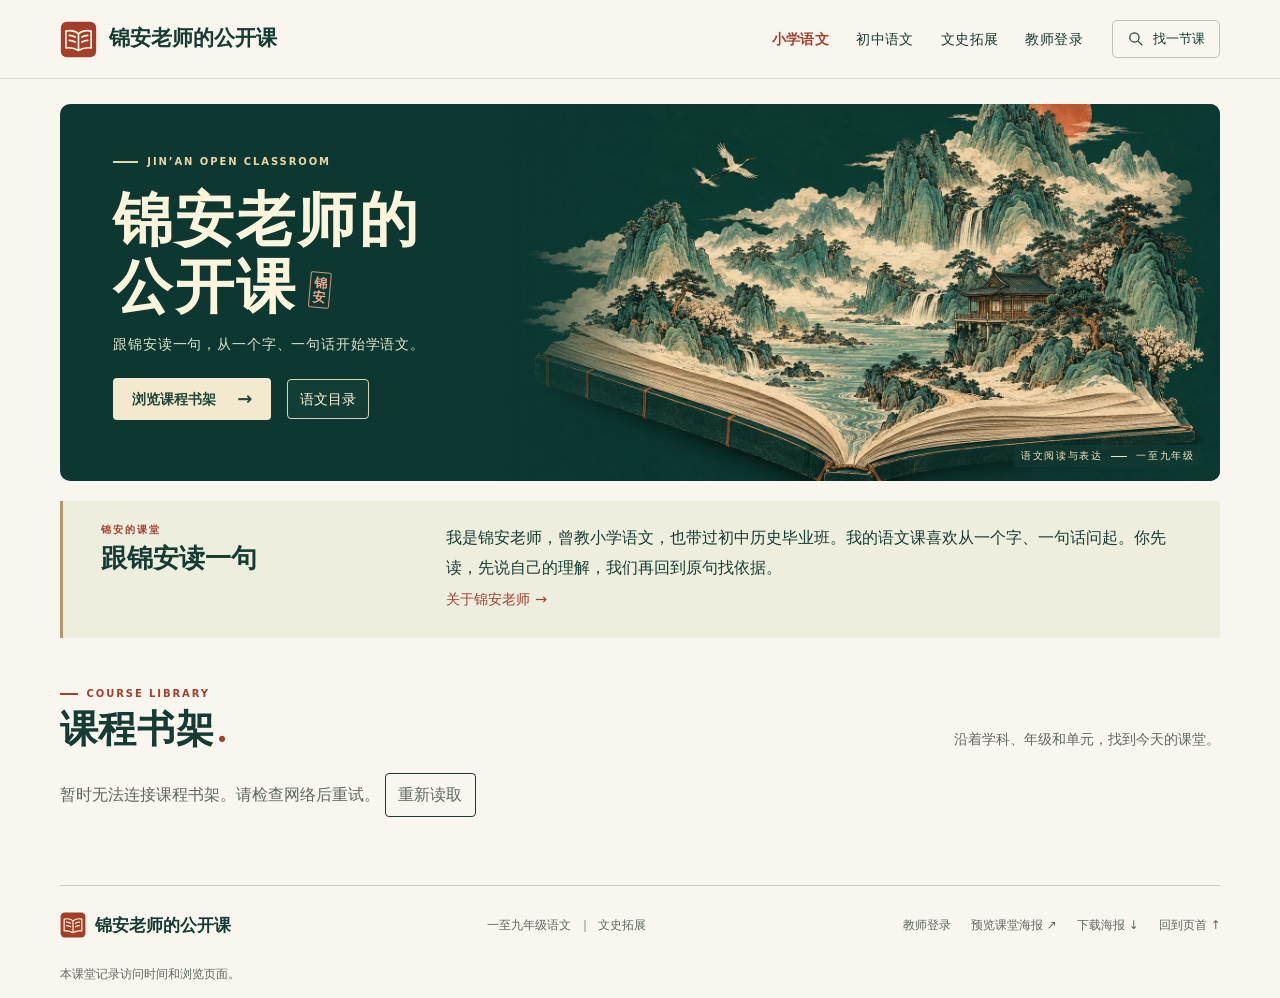
==== commit fb31deb1: "上线语文主课书架、教师发布课程与课堂视频" ====
--- a/index.html
+++ b/index.html
@@ -2,39 +2,43 @@
 <html lang="zh-CN">
 <head>
 <meta charset="utf-8"><meta name="viewport" content="width=device-width, initial-scale=1">
-<title>锦安老师的公开课 · 语文与历史互动课堂</title>
-<meta name="description" content="一至九年级的语文与历史互动课堂，按学科、年级和单元找课，一起读课文、探史料、做练习。">
-<link rel="icon" href="./assets/favicon.svg"><link rel="stylesheet" href="./style.css">
+<title>锦安老师的公开课 · 小学与初中语文互动课堂</title>
+<meta name="description" content="一至九年级的小学与初中语文互动课堂，按学科、年级和单元找课，一起读课文、探史料、做练习。">
+<link rel="icon" href="./assets/favicon.svg"><link rel="stylesheet" href="./style.css?v=20261102-1">
 <script>window.lessons=[];</script>
-<script defer src="./lessons/grade7.js"></script><script defer src="./lessons/grade8.js"></script><script defer src="./lessons/grade9.js"></script><script defer src="./lessons/primary-chinese.js"></script><script defer src="./lessons/primary-history.js"></script><script defer src="./lessons/junior-history.js"></script><script defer src="./app.js"></script><script defer src="./classroom-service.js"></script>
+<script defer src="./lessons/grade7.js"></script><script defer src="./lessons/grade8.js"></script><script defer src="./lessons/grade9.js"></script><script defer src="./lessons/primary-chinese.js"></script><script defer src="./lessons/primary-history.js"></script><script defer src="./lessons/junior-history.js"></script><script defer src="./catalog.js?v=20261102-1"></script><script defer src="./app.js?v=20261102-1"></script><script defer src="./classroom-service.js?v=20261102-1"></script>
 </head>
 <body>
 <a class="skip" href="#library">跳至课程书架</a>
 <header class="masthead"><div class="wrap top">
 <a class="brand" href="./index.html"><img src="./assets/favicon.svg" width="37" height="37" alt=""><span>锦安老师的公开课</span></a>
-<nav aria-label="主导航"><a class="nav-home" href="./index.html">首页</a><a href="#library">课程书架</a><a href="https://jinan-classroom-studio.fengxy732.chatgpt.site/">教师登录</a><button id="about-button" type="button">关于课堂</button></nav>
+<nav aria-label="主导航"><a href="#library?subject=语文&stage=小学">小学语文</a><a href="#library?subject=语文&stage=初中">初中语文</a><a href="#library?subject=历史">文史拓展</a><a href="https://jinan-classroom-studio.fengxy732.chatgpt.site/">教师登录</a></nav>
 <button class="find-course" type="button" id="find" aria-label="找一节课"><svg viewBox="0 0 24 24" aria-hidden="true"><circle cx="10.5" cy="10.5" r="6.5"/><path d="m16 16 5 5"/></svg><span>找一节课</span></button>
 </div></header>
 <main class="wrap">
 <section class="hero" aria-labelledby="hero-title">
 <div class="hero-art" role="img" aria-label="展开的书页上，青山、小亭与一轮朱红的太阳组成一幅山水木刻。"></div>
 <div class="hero-copy"><div class="eyebrow hero-kicker"><i></i> JIN’AN OPEN CLASSROOM</div><h1 id="hero-title">锦安老师的<br><span>公开课</span><small aria-hidden="true">锦<br>安</small></h1>
-<p>一起读课文，探史料，在提问中发现。</p><a class="hero-cta" href="#library">浏览课程书架 <span aria-hidden="true">→</span></a></div>
-<div class="hero-foot"><span>语文与历史</span><i></i><span>一至九年级</span></div>
+<p>跟锦安读一句，从一个字、一句话开始学语文。</p><div class="hero-actions"><a id="first-course" class="hero-cta" href="#library">浏览课程书架 <span aria-hidden="true">→</span></a><a class="hero-library" href="#library?subject=语文">语文目录</a></div></div>
+<div class="hero-foot"><span>语文阅读与表达</span><i></i><span>一至九年级</span></div>
 </section>
+<section class="teacher-note" aria-labelledby="teacher-title"><div><span class="eyebrow section-kicker">锦安的课堂</span><h2 id="teacher-title">跟锦安读一句</h2></div><div><p>我是锦安老师，曾教小学语文，也带过初中历史毕业班。我的语文课喜欢从一个字、一句话问起。你先读，先说自己的理解，我们再回到原句找依据。</p><button id="about-button" type="button">关于锦安老师 <span aria-hidden="true">→</span></button></div></section>
 <section class="library" id="library" aria-labelledby="library-title">
 <div class="shelf-header"><div><div class="eyebrow section-kicker"><i></i> COURSE LIBRARY</div><h2 id="library-title">课程书架<span class="title-dot">.</span></h2></div>
 <p class="shelf-note">沿着学科、年级和单元，找到今天的课堂。</p></div>
+<div id="catalog-status" class="catalog-status"><span id="catalog-message" role="status">正在读取课程书架……</span> <button id="catalog-retry" type="button" hidden>重新读取</button></div>
+<div id="catalog-content" hidden>
 <div class="shelf-tools">
 <nav id="trail" class="trail" aria-label="课程目录路径"></nav>
 <label class="search"><span class="sr">在全部课程中搜索</span><svg viewBox="0 0 24 24" aria-hidden="true"><circle cx="10" cy="10" r="6.4"/><path d="m15 15 5 5"/></svg><input type="search" id="query" placeholder="在全部课程中搜索" autocomplete="off"><button type="button" class="clear-query" id="clear-query" aria-label="清除搜索" hidden>×</button></label>
 </div>
 <div class="results-line"><div><span class="tiny-diamond"></span><h3 id="stage-title" tabindex="-1"></h3><span id="results" aria-live="polite"></span></div><span class="catalog-label">教学目录 &nbsp; / &nbsp; INDEX</span></div>
 <div id="directory"></div>
-<section id="featured" class="featured" aria-labelledby="featured-title" hidden><div class="results-line"><h3 id="featured-title">精选课堂</h3><span>可直接进入</span></div><div id="featured-cards" class="cards"></div></section>
+<section id="featured" class="featured" aria-labelledby="featured-title" hidden><div class="results-line"><h3 id="featured-title">跟锦安读一句 · 本期选课</h3><span>语文主课与文史拓展</span></div><div id="featured-cards" class="cards"></div></section>
+</div>
 <noscript><p>请开启浏览器的 JavaScript，以浏览课程并使用互动练习。</p></noscript>
 </section>
 </main>
-<footer><div class="wrap footer-inner"><div><img src="./assets/favicon.svg" width="26" height="26" alt="">锦安老师的公开课</div><span>语文 · 历史 &nbsp;｜&nbsp; 一至九年级</span><nav class="footer-links" aria-label="教师入口与课堂海报"><a href="https://jinan-classroom-studio.fengxy732.chatgpt.site/">教师登录</a><a href="./assets/classroom-poster.png" target="_blank" rel="noopener">预览课堂海报 ↗</a><a href="./assets/classroom-poster.png" download="锦安老师的公开课.png">下载海报 ↓</a><a href="#hero-title">回到页首 ↑</a></nav></div><p class="visit-notice wrap">本课堂记录访问时间和浏览页面。</p></footer>
-<dialog id="about"><form method="dialog"><button aria-label="关闭关于课堂">×</button></form><div class="eyebrow section-kicker">ABOUT THE CLASSROOM</div><h2>关于课堂</h2><p>欢迎来到锦安老师的公开课。选一节课，可以自己边读边答，也可以和全班一起讨论。</p><p><strong>课件改编</strong>保留原课件的教学重点，在讲义中注明课件名称与授课教师。<strong>示范课</strong>用于补充学习活动，小学历史按启蒙拓展编排。</p><p>随堂练习可以反复尝试，回忆卡和答题结果只在当前页面显示。网站记录访问时间和浏览的页面，供教师备课参考。</p></dialog>
+<footer><div class="wrap footer-inner"><div><img src="./assets/favicon.svg" width="26" height="26" alt="">锦安老师的公开课</div><span>一至九年级语文 &nbsp;｜&nbsp; 文史拓展</span><nav class="footer-links" aria-label="教师入口与课堂海报"><a href="https://jinan-classroom-studio.fengxy732.chatgpt.site/">教师登录</a><a href="./assets/classroom-poster.png" target="_blank" rel="noopener">预览课堂海报 ↗</a><a href="./assets/classroom-poster.png" download="锦安老师的公开课.png">下载海报 ↓</a><a href="#hero-title">回到页首 ↑</a></nav></div><p class="visit-notice wrap">本课堂记录访问时间和浏览页面。</p></footer>
+<dialog id="about"><form method="dialog"><button aria-label="关闭关于锦安老师">×</button></form><div class="eyebrow section-kicker">ABOUT THE CLASSROOM</div><h2>关于锦安老师</h2><p>我有小学教师资格证，中小学二级教师职称，普通话二级甲等。带孩子读古诗，我往往先问“你看见什么”，再请他指出诗中对应的字。这样，学生说出的理由也能成为我们继续讨论的起点。</p><p><strong>课件改编</strong>保留原课件的教学重点，搭配互动探究与随堂练习。<strong>示范课</strong>用于补充学习活动，小学历史按启蒙拓展编排。</p><p>随堂练习可以反复尝试，回忆卡和答题结果只在当前页面显示。网站记录访问时间和浏览的页面，供教师备课参考。</p></dialog>
 </body></html>
--- a/style.css
+++ b/style.css
@@ -106,3 +106,28 @@
 }
 
 .visit-notice{margin-block:0;padding-bottom:14px;font-size:12px;color:var(--muted)}
+
+.top { gap: clamp(12px, 2.3vw, 35px); }
+.top nav { gap: clamp(12px, 2.1vw, 30px); }
+.top nav a:first-child { color: var(--clay); font-weight: 650; }
+.hero-actions { display: flex; gap: 1rem; align-items: center; flex-wrap: wrap; }
+.hero-library { padding: 8px 12px; border: 1px solid #d8d7b1; border-radius: 4px; background: #123e36; color: #fff7dd; font-size: .88rem; }
+.hero-library:hover { background: #234e40; }
+.teacher-note { display: grid; grid-template-columns: minmax(135px, .8fr) minmax(0, 2fr); gap: clamp(20px, 4vw, 60px); align-items: start; padding: 22px clamp(18px, 3vw, 42px); margin: 20px 0 0; border-left: 3px solid #b49870; background: #edeede; }
+.teacher-note h2 { font: 700 clamp(22px, 2vw, 29px)/1.4 var(--serif); margin: .25rem 0 0; }
+.teacher-note p { margin: 0; line-height: 1.85; }
+.teacher-note button { background: none; border: 0; color: var(--clay); font: inherit; font-size: .9rem; padding: .35rem 0; text-underline-offset: .27em; }
+.teacher-note button:hover { text-decoration: underline; }
+.subject-books { grid-template-columns: minmax(0, 1.4fr) minmax(0, 1fr); }
+.catalog-status { margin: 18px 0; color: var(--muted); }
+.catalog-status button { font: inherit; padding: .35rem .8rem; min-height: 44px; border-radius: 4px; border: 1px solid var(--ink); background: var(--paper); }
+@media (max-width: 760px) {
+  .top { flex-wrap: wrap; height: auto; padding-top: 11px; gap: 4px 10px; }
+  .top nav { flex-basis: 100%; order: 3; justify-content: flex-start; gap: clamp(10px, 4vw, 22px); height: 44px; margin: 0; }
+  .top nav a { display: inline-flex; align-items: center; font-size: .86rem; }
+  .find-course { margin-left: auto; }
+  .teacher-note { padding: 15px; grid-template-columns: 1fr; gap: 8px; }
+  .teacher-note p { font-size: .94rem; }
+  .subject-books { grid-template-columns: repeat(2, minmax(0, 1fr)); }
+  .subject-books .option-title { font-size: clamp(1.3rem, 5.6vw, 1.8rem); }
+}
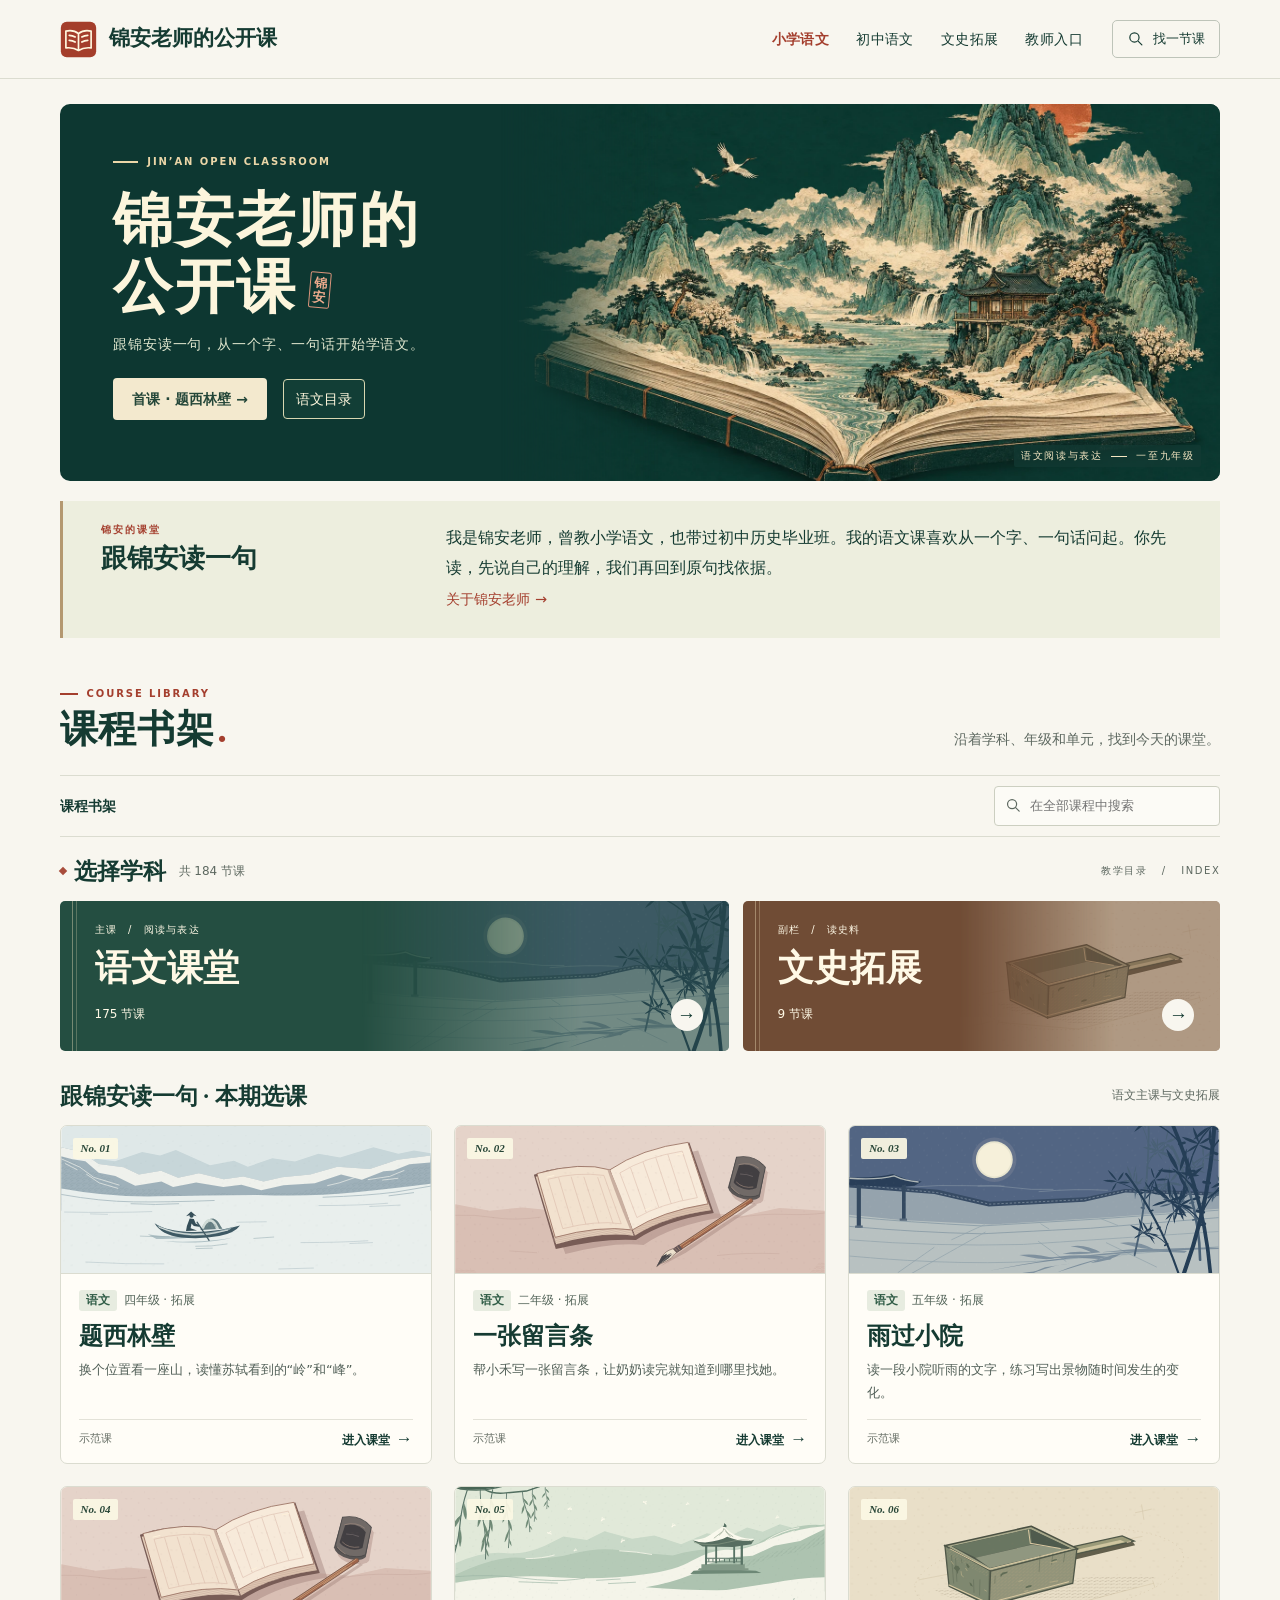
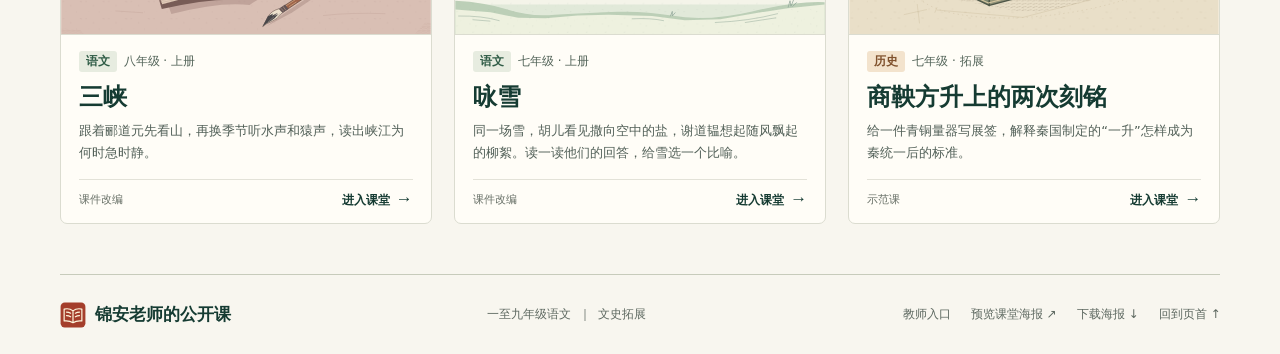
==== commit 67beeb09: "公开课堂从本仓库读取课程和互动内容" ====
--- a/index.html
+++ b/index.html
@@ -3,16 +3,17 @@
 <head>
 <meta charset="utf-8"><meta name="viewport" content="width=device-width, initial-scale=1">
 <title>锦安老师的公开课 · 小学与初中语文互动课堂</title>
+<meta name="referrer" content="no-referrer">
+<meta http-equiv="Content-Security-Policy" content="default-src 'self'; base-uri 'none'; script-src 'self'; connect-src 'self'; media-src 'self' https:; object-src 'none'; form-action 'none'">
 <meta name="description" content="一至九年级的小学与初中语文互动课堂，按学科、年级和单元找课，一起读课文、探史料、做练习。">
-<link rel="icon" href="./assets/favicon.svg"><link rel="stylesheet" href="./style.css?v=20261102-1">
-<script>window.lessons=[];</script>
-<script defer src="./lessons/grade7.js"></script><script defer src="./lessons/grade8.js"></script><script defer src="./lessons/grade9.js"></script><script defer src="./lessons/primary-chinese.js"></script><script defer src="./lessons/primary-history.js"></script><script defer src="./lessons/junior-history.js"></script><script defer src="./catalog.js?v=20261102-1"></script><script defer src="./app.js?v=20261102-1"></script><script defer src="./classroom-service.js?v=20261102-1"></script>
+<link rel="icon" href="./assets/favicon.svg"><link rel="stylesheet" href="./style.css?v=github-json-1">
+<script defer src="./catalog.js?v=github-json-1"></script><script defer src="./app.js?v=github-json-1"></script>
 </head>
 <body>
 <a class="skip" href="#library">跳至课程书架</a>
 <header class="masthead"><div class="wrap top">
 <a class="brand" href="./index.html"><img src="./assets/favicon.svg" width="37" height="37" alt=""><span>锦安老师的公开课</span></a>
-<nav aria-label="主导航"><a href="#library?subject=语文&stage=小学">小学语文</a><a href="#library?subject=语文&stage=初中">初中语文</a><a href="#library?subject=历史">文史拓展</a><a href="https://jinan-classroom-studio.fengxy732.chatgpt.site/">教师登录</a></nav>
+<nav aria-label="主导航"><a href="#library?subject=语文&stage=小学">小学语文</a><a href="#library?subject=语文&stage=初中">初中语文</a><a href="#library?subject=历史">文史拓展</a><a href="./teacher/">教师入口</a></nav>
 <button class="find-course" type="button" id="find" aria-label="找一节课"><svg viewBox="0 0 24 24" aria-hidden="true"><circle cx="10.5" cy="10.5" r="6.5"/><path d="m16 16 5 5"/></svg><span>找一节课</span></button>
 </div></header>
 <main class="wrap">
@@ -39,6 +40,6 @@
 <noscript><p>请开启浏览器的 JavaScript，以浏览课程并使用互动练习。</p></noscript>
 </section>
 </main>
-<footer><div class="wrap footer-inner"><div><img src="./assets/favicon.svg" width="26" height="26" alt="">锦安老师的公开课</div><span>一至九年级语文 &nbsp;｜&nbsp; 文史拓展</span><nav class="footer-links" aria-label="教师入口与课堂海报"><a href="https://jinan-classroom-studio.fengxy732.chatgpt.site/">教师登录</a><a href="./assets/classroom-poster.png" target="_blank" rel="noopener">预览课堂海报 ↗</a><a href="./assets/classroom-poster.png" download="锦安老师的公开课.png">下载海报 ↓</a><a href="#hero-title">回到页首 ↑</a></nav></div><p class="visit-notice wrap">本课堂记录访问时间和浏览页面。</p></footer>
-<dialog id="about"><form method="dialog"><button aria-label="关闭关于锦安老师">×</button></form><div class="eyebrow section-kicker">ABOUT THE CLASSROOM</div><h2>关于锦安老师</h2><p>我有小学教师资格证，中小学二级教师职称，普通话二级甲等。带孩子读古诗，我往往先问“你看见什么”，再请他指出诗中对应的字。这样，学生说出的理由也能成为我们继续讨论的起点。</p><p><strong>课件改编</strong>保留原课件的教学重点，搭配互动探究与随堂练习。<strong>示范课</strong>用于补充学习活动，小学历史按启蒙拓展编排。</p><p>随堂练习可以反复尝试，回忆卡和答题结果只在当前页面显示。网站记录访问时间和浏览的页面，供教师备课参考。</p></dialog>
+<footer><div class="wrap footer-inner"><div><img src="./assets/favicon.svg" width="26" height="26" alt="">锦安老师的公开课</div><span>一至九年级语文 &nbsp;｜&nbsp; 文史拓展</span><nav class="footer-links" aria-label="教师入口与课堂海报"><a href="./teacher/">教师入口</a><a href="./assets/classroom-poster.png" target="_blank" rel="noopener">预览课堂海报 ↗</a><a href="./assets/classroom-poster.png" download="锦安老师的公开课.png">下载海报 ↓</a><a href="#hero-title">回到页首 ↑</a></nav></div></footer>
+<dialog id="about"><form method="dialog"><button aria-label="关闭关于锦安老师">×</button></form><div class="eyebrow section-kicker">ABOUT THE CLASSROOM</div><h2>关于锦安老师</h2><p>我有小学教师资格证，中小学二级教师职称，普通话二级甲等。带孩子读古诗，我往往先问“你看见什么”，再请他指出诗中对应的字。这样，学生说出的理由也能成为我们继续讨论的起点。</p><p><strong>课件改编</strong>保留原课件的教学重点，搭配互动探究与随堂练习。<strong>示范课</strong>用于补充学习活动，小学历史按启蒙拓展编排。</p><p>随堂练习可以反复尝试。回忆卡的草稿和答题结果只留在当前页面，关掉课堂就会清除。</p></dialog>
 </body></html>
--- a/style.css
+++ b/style.css
@@ -105,7 +105,6 @@
   .unit-grid { grid-template-columns: 1fr; }
 }
 
-.visit-notice{margin-block:0;padding-bottom:14px;font-size:12px;color:var(--muted)}
 
 .top { gap: clamp(12px, 2.3vw, 35px); }
 .top nav { gap: clamp(12px, 2.1vw, 30px); }
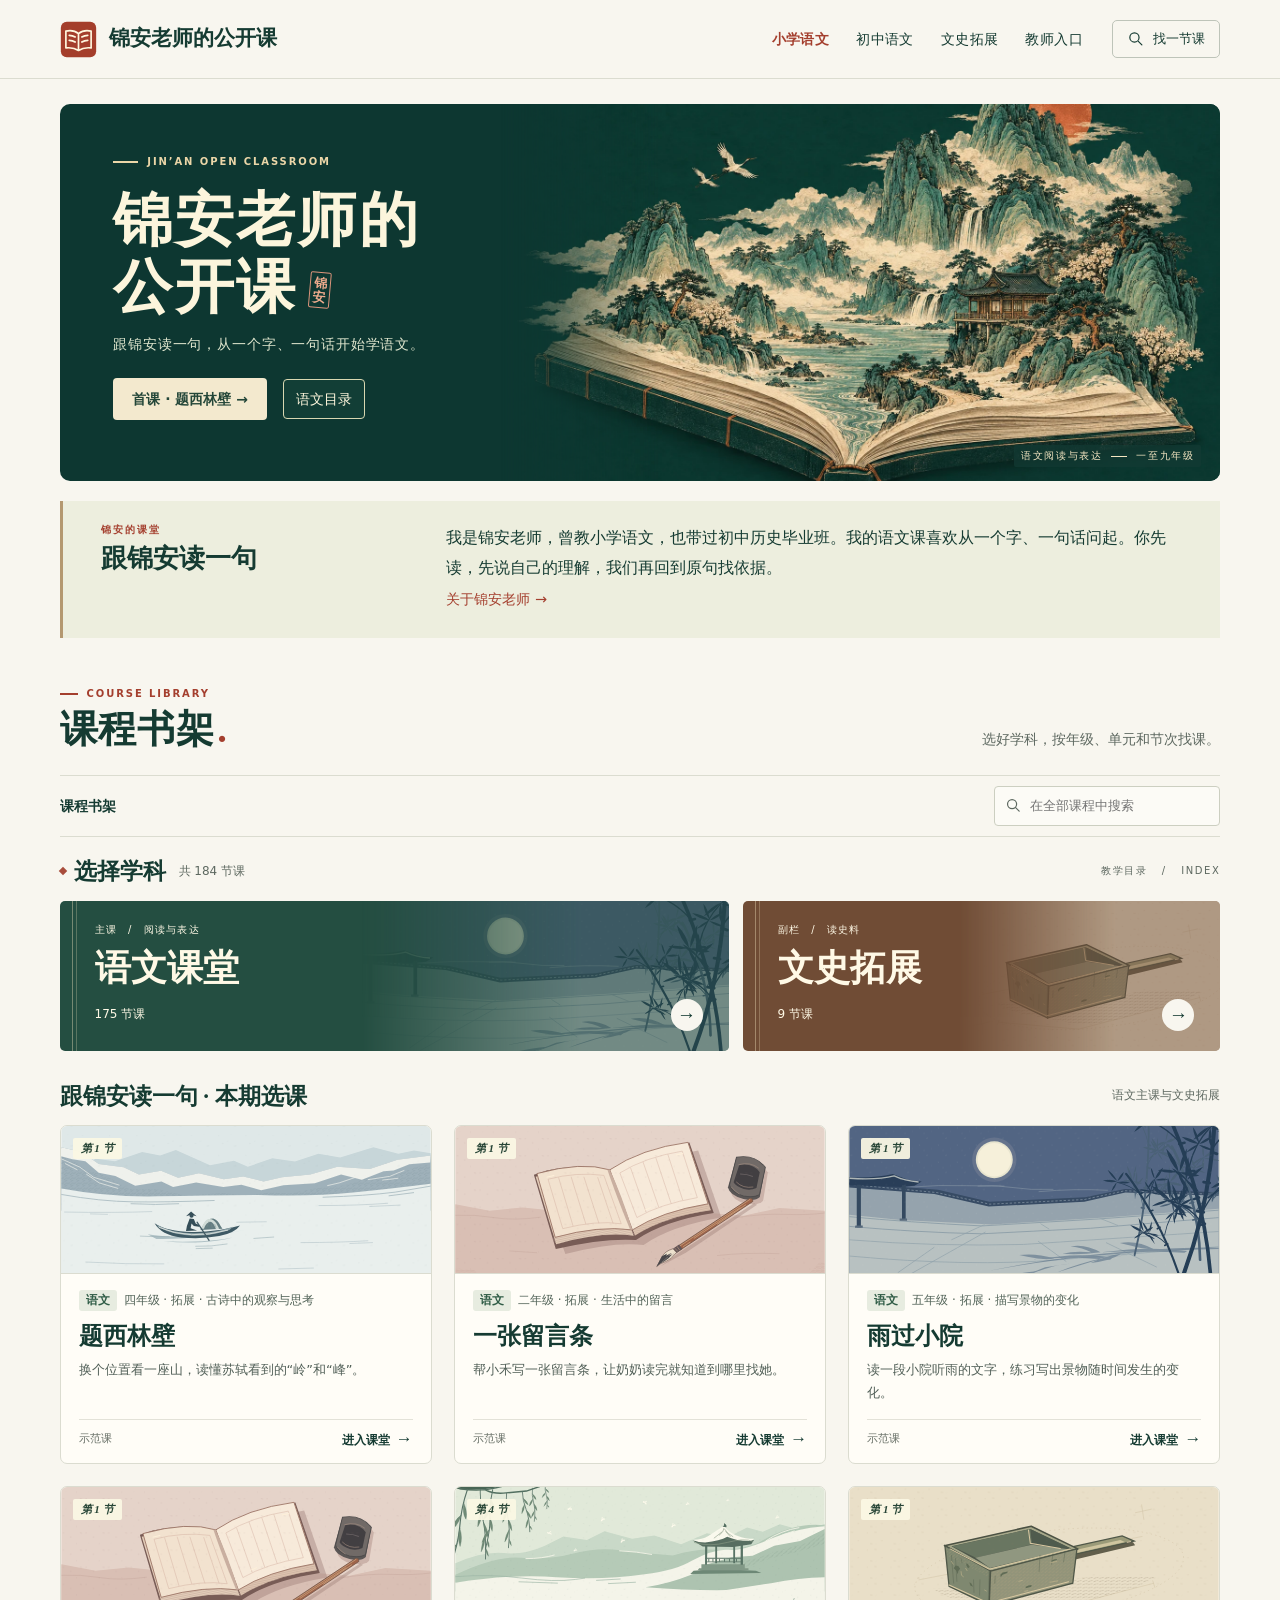
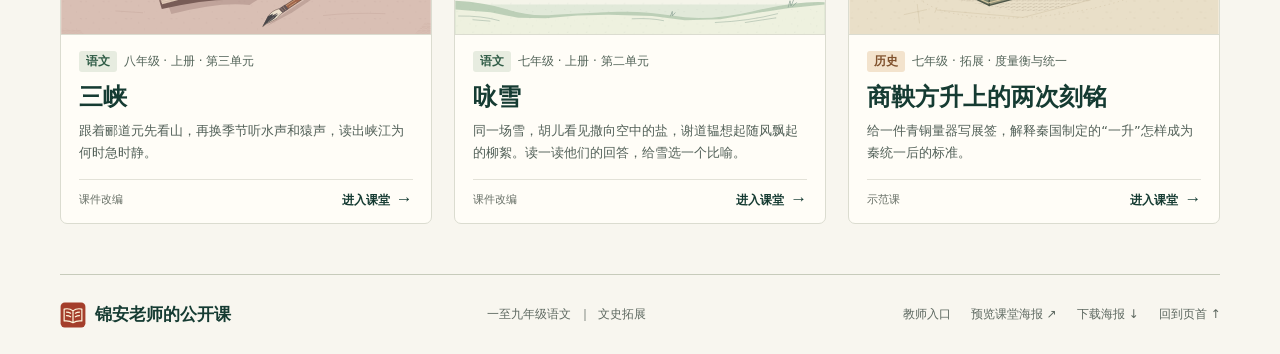
==== commit af98f905: "目录、搜索和讲义统一按单元节次展示" ====
--- a/index.html
+++ b/index.html
@@ -7,7 +7,7 @@
 <meta http-equiv="Content-Security-Policy" content="default-src 'self'; base-uri 'none'; script-src 'self'; connect-src 'self'; media-src 'self' https:; object-src 'none'; form-action 'none'">
 <meta name="description" content="一至九年级的小学与初中语文互动课堂，按学科、年级和单元找课，一起读课文、探史料、做练习。">
 <link rel="icon" href="./assets/favicon.svg"><link rel="stylesheet" href="./style.css?v=github-json-1">
-<script defer src="./catalog.js?v=github-json-1"></script><script defer src="./app.js?v=github-json-1"></script>
+<script defer src="./catalog.js?v=catalog-order-1"></script><script defer src="./app.js?v=catalog-order-1"></script>
 </head>
 <body>
 <a class="skip" href="#library">跳至课程书架</a>
@@ -26,7 +26,7 @@
 <section class="teacher-note" aria-labelledby="teacher-title"><div><span class="eyebrow section-kicker">锦安的课堂</span><h2 id="teacher-title">跟锦安读一句</h2></div><div><p>我是锦安老师，曾教小学语文，也带过初中历史毕业班。我的语文课喜欢从一个字、一句话问起。你先读，先说自己的理解，我们再回到原句找依据。</p><button id="about-button" type="button">关于锦安老师 <span aria-hidden="true">→</span></button></div></section>
 <section class="library" id="library" aria-labelledby="library-title">
 <div class="shelf-header"><div><div class="eyebrow section-kicker"><i></i> COURSE LIBRARY</div><h2 id="library-title">课程书架<span class="title-dot">.</span></h2></div>
-<p class="shelf-note">沿着学科、年级和单元，找到今天的课堂。</p></div>
+<p class="shelf-note">选好学科，按年级、单元和节次找课。</p></div>
 <div id="catalog-status" class="catalog-status"><span id="catalog-message" role="status">正在读取课程书架……</span> <button id="catalog-retry" type="button" hidden>重新读取</button></div>
 <div id="catalog-content" hidden>
 <div class="shelf-tools">
